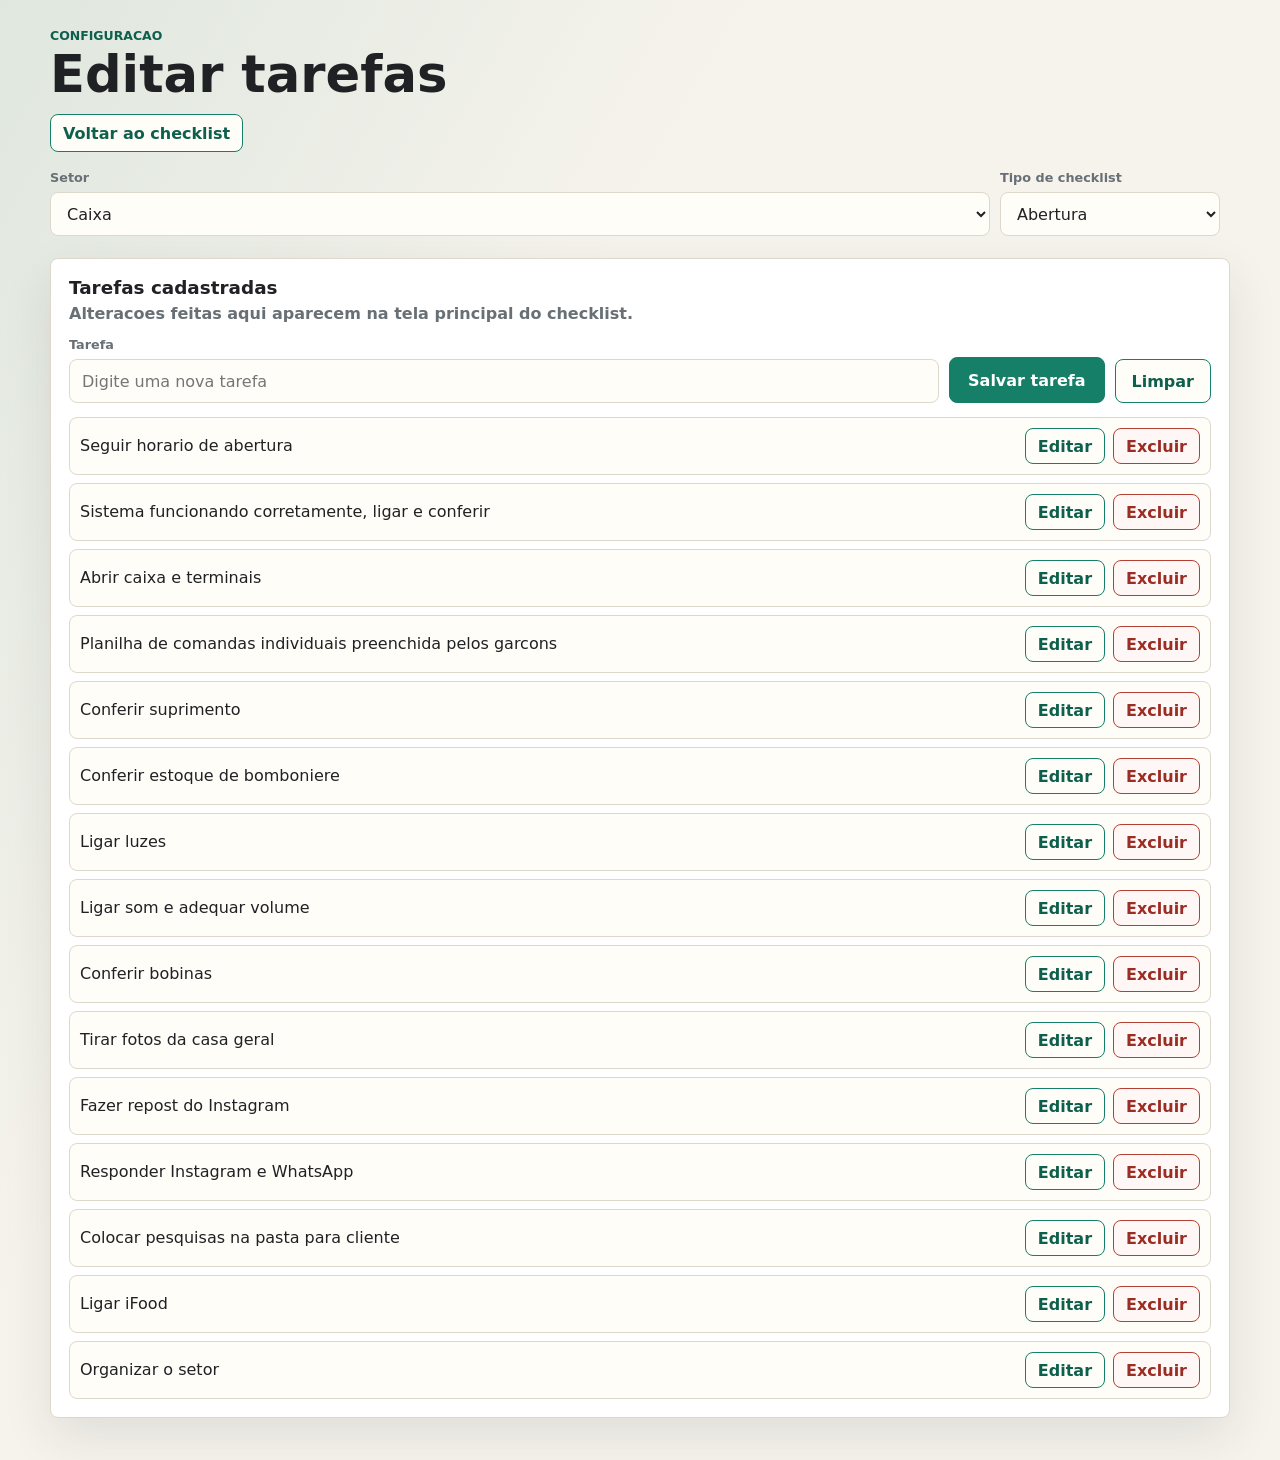
==== editar.html @ d33890d4 "Add files via upload" ====
<!doctype html>
<html lang="pt-BR">
  <head>
    <meta charset="UTF-8" />
    <meta name="viewport" content="width=device-width, initial-scale=1.0" />
    <title>Editar Tarefas - Checklist Restaurante</title>
    <link rel="stylesheet" href="styles.css" />
  </head>
  <body>
    <main class="app-shell">
      <section class="topbar" aria-label="Cabecalho">
        <div>
          <p class="eyebrow">Configuracao</p>
          <h1>Editar tarefas</h1>
          <a class="page-link" href="index.html">Voltar ao checklist</a>
        </div>
      </section>

      <section class="controls" aria-label="Escolher checklist para editar">
        <label class="control-field">
          <span>Setor</span>
          <select id="sectorFilter" aria-label="Escolher setor">
          </select>
        </label>
        <label class="control-field">
          <span>Tipo de checklist</span>
          <select id="operationFilter" aria-label="Escolher abertura ou fechamento">
            <option value="Abertura">Abertura</option>
            <option value="Fechamento">Fechamento</option>
          </select>
        </label>
      </section>

      <section class="task-editor" aria-label="Gerenciar tarefas">
        <div class="editor-heading">
          <div>
            <h2>Tarefas cadastradas</h2>
            <p>Alteracoes feitas aqui aparecem na tela principal do checklist.</p>
          </div>
        </div>
        <form id="taskForm" class="task-form">
          <input id="taskId" type="hidden" />
          <label>
            <span>Tarefa</span>
            <input id="taskTitle" type="text" placeholder="Digite uma nova tarefa" required />
          </label>
          <button id="saveTaskButton" class="whatsapp-button" type="submit">Salvar tarefa</button>
          <button id="clearTaskButton" class="ghost-button" type="button">Limpar</button>
        </form>
        <div id="editableTasks" class="editable-tasks"></div>
      </section>
    </main>

    <script src="app.js"></script>
  </body>
</html>
---- styles.css ----
:root {
  --bg: #f6f3ec;
  --surface: #ffffff;
  --ink: #202124;
  --muted: #687076;
  --line: #ded8cc;
  --accent: #167f68;
  --accent-strong: #0f5f4d;
  --warning: #c47a1c;
  --shadow: 0 18px 50px rgba(34, 35, 36, 0.1);
}

* {
  box-sizing: border-box;
}

body {
  margin: 0;
  min-height: 100vh;
  background:
    linear-gradient(120deg, rgba(22, 127, 104, 0.1), transparent 36%),
    var(--bg);
  color: var(--ink);
  font-family:
    Inter, ui-sans-serif, system-ui, -apple-system, BlinkMacSystemFont, "Segoe UI",
    sans-serif;
}

button,
input,
select {
  font: inherit;
}

.app-shell {
  width: min(1180px, calc(100% - 32px));
  margin: 0 auto;
  padding: 28px 0 42px;
}

.topbar {
  display: grid;
  grid-template-columns: 1fr auto;
  gap: 20px;
  align-items: end;
  margin-bottom: 18px;
}

.eyebrow {
  margin: 0 0 6px;
  color: var(--accent-strong);
  font-size: 0.78rem;
  font-weight: 800;
  letter-spacing: 0;
  text-transform: uppercase;
}

h1 {
  margin: 0;
  font-size: clamp(2rem, 4vw, 4rem);
  line-height: 1;
  letter-spacing: 0;
}

.page-link {
  display: inline-flex;
  min-height: 38px;
  align-items: center;
  margin-top: 14px;
  border: 1px solid var(--accent);
  border-radius: 8px;
  color: var(--accent-strong);
  background: #fffdf8;
  font-weight: 800;
  padding: 0 12px;
  text-decoration: none;
}

.page-link:hover {
  background: rgba(22, 127, 104, 0.09);
}

.shift-card {
  display: grid;
  gap: 7px;
  min-width: 180px;
  padding: 14px;
  background: var(--surface);
  border: 1px solid var(--line);
  border-radius: 8px;
  box-shadow: var(--shadow);
}

.shift-card label {
  color: var(--muted);
  font-size: 0.8rem;
  font-weight: 700;
}

.shift-card input,
.controls input,
.controls select {
  width: 100%;
  min-height: 44px;
  border: 1px solid var(--line);
  border-radius: 8px;
  background: #fffdf8;
  color: var(--ink);
  padding: 0 12px;
}

.dashboard {
  display: grid;
  grid-template-columns: repeat(3, 1fr);
  gap: 12px;
  margin: 22px 0 12px;
}

.dashboard article {
  padding: 18px;
  background: var(--surface);
  border: 1px solid var(--line);
  border-radius: 8px;
}

.dashboard span {
  display: block;
  font-size: 2rem;
  font-weight: 900;
  line-height: 1;
}

.dashboard p {
  margin: 7px 0 0;
  color: var(--muted);
  font-weight: 700;
}

.progress-wrap {
  margin-bottom: 18px;
}

.progress-track {
  height: 12px;
  overflow: hidden;
  background: #e5ded1;
  border-radius: 999px;
}

.progress-bar {
  width: 0%;
  height: 100%;
  background: linear-gradient(90deg, var(--accent), #d49b32);
  transition: width 180ms ease;
}

.controls {
  display: grid;
  grid-template-columns: minmax(220px, 1fr) minmax(180px, 220px) auto;
  gap: 10px;
  align-items: end;
  margin-bottom: 18px;
}

.control-field {
  display: grid;
  gap: 7px;
}

.control-field span {
  color: var(--muted);
  font-size: 0.8rem;
  font-weight: 800;
}

.ghost-button {
  min-height: 44px;
  border: 1px solid var(--accent);
  border-radius: 8px;
  background: #fffdf8;
  color: var(--accent-strong);
  cursor: pointer;
  font-weight: 800;
  padding: 0 16px;
}

.ghost-button:hover {
  background: rgba(22, 127, 104, 0.09);
}

.send-panel {
  display: grid;
  grid-template-columns: 1fr auto;
  gap: 18px;
  align-items: center;
  margin-top: 22px;
  padding: 18px;
  background: var(--surface);
  border: 1px solid var(--line);
  border-radius: 8px;
  box-shadow: var(--shadow);
}

.send-panel h2 {
  margin: 0;
  font-size: 1.15rem;
}

.send-panel p {
  margin: 6px 0 0;
  color: var(--muted);
  font-weight: 700;
}

.whatsapp-button {
  min-height: 46px;
  border: 1px solid var(--accent);
  border-radius: 8px;
  background: var(--accent);
  color: white;
  cursor: pointer;
  font-weight: 900;
  padding: 0 18px;
}

.whatsapp-button:hover {
  background: var(--accent-strong);
}

.whatsapp-button:disabled {
  cursor: not-allowed;
  opacity: 0.48;
}

.task-editor {
  display: grid;
  gap: 14px;
  margin-top: 22px;
  padding: 18px;
  background: var(--surface);
  border: 1px solid var(--line);
  border-radius: 8px;
  box-shadow: var(--shadow);
}

.editor-heading h2 {
  margin: 0;
  font-size: 1.15rem;
}

.editor-heading p {
  margin: 6px 0 0;
  color: var(--muted);
  font-weight: 700;
}

.task-form {
  display: grid;
  grid-template-columns: 1fr auto auto;
  gap: 10px;
  align-items: end;
}

.task-form label {
  display: grid;
  gap: 7px;
}

.task-form span {
  color: var(--muted);
  font-size: 0.8rem;
  font-weight: 800;
}

.task-form input {
  width: 100%;
  min-height: 44px;
  border: 1px solid var(--line);
  border-radius: 8px;
  background: #fffdf8;
  color: var(--ink);
  padding: 0 12px;
}

.editable-tasks {
  display: grid;
  gap: 8px;
}

.editable-row {
  display: grid;
  grid-template-columns: 1fr auto;
  gap: 10px;
  align-items: center;
  padding: 10px;
  background: #fffdf8;
  border: 1px solid var(--line);
  border-radius: 8px;
}

.editable-row > span {
  line-height: 1.35;
}

.editable-actions,
.send-actions {
  display: flex;
  flex-wrap: wrap;
  gap: 8px;
  justify-content: flex-end;
}

.compact-button {
  min-height: 36px;
  padding: 0 12px;
}

.danger-button {
  min-height: 36px;
  border: 1px solid #b34034;
  border-radius: 8px;
  background: #fff7f6;
  color: #9a2d24;
  cursor: pointer;
  font-weight: 800;
  padding: 0 12px;
}

.danger-button:hover {
  background: #ffe6e2;
}

.checklist {
  display: grid;
  gap: 18px;
}

.category-section {
  display: grid;
  gap: 10px;
}

.category-heading {
  display: flex;
  justify-content: space-between;
  gap: 12px;
  align-items: center;
  padding: 0 2px;
}

.category-heading h2 {
  margin: 0;
  font-size: 1.15rem;
}

.category-heading span {
  color: var(--muted);
  font-weight: 800;
}

.task-row {
  display: grid;
  grid-template-columns: 48px 1fr;
  gap: 12px;
  align-items: start;
  padding: 15px;
  background: var(--surface);
  border: 1px solid var(--line);
  border-radius: 8px;
  box-shadow: 0 10px 28px rgba(34, 35, 36, 0.06);
}

.task-row.is-done {
  border-color: rgba(22, 127, 104, 0.4);
  background: #f8fffb;
}

.check-control {
  position: relative;
  display: grid;
  width: 40px;
  height: 40px;
  place-items: center;
  cursor: pointer;
}

.check-control input {
  position: absolute;
  opacity: 0;
}

.check-control span {
  width: 30px;
  height: 30px;
  border: 2px solid var(--line);
  border-radius: 8px;
  background: #fffdf8;
}

.check-control input:checked + span {
  border-color: var(--accent);
  background: var(--accent);
}

.check-control input:checked + span::after {
  content: "";
  display: block;
  width: 8px;
  height: 15px;
  margin: 3px auto 0;
  border: solid white;
  border-width: 0 3px 3px 0;
  transform: rotate(45deg);
}

.task-title-line {
  display: flex;
  justify-content: space-between;
  gap: 10px;
  align-items: start;
}

.task-title-line h3 {
  margin: 0;
  font-size: 1rem;
  line-height: 1.25;
}

.task-content p {
  margin: 7px 0 10px;
  color: var(--muted);
  line-height: 1.45;
}

.task-meta {
  display: flex;
  flex-wrap: wrap;
  gap: 8px;
}

.task-meta span {
  display: inline-flex;
  min-height: 28px;
  align-items: center;
  border: 1px solid var(--line);
  border-radius: 999px;
  padding: 0 10px;
  color: #4c555b;
  background: #fffdf8;
  font-size: 0.82rem;
  font-weight: 800;
}

.empty-state {
  padding: 28px;
  text-align: center;
  background: var(--surface);
  border: 1px dashed var(--line);
  border-radius: 8px;
  color: var(--muted);
  font-weight: 700;
}

@media (max-width: 820px) {
  .topbar,
  .controls,
  .send-panel,
  .task-form {
    grid-template-columns: 1fr;
  }

  .editable-row {
    grid-template-columns: 1fr;
  }

  .editable-actions,
  .send-actions {
    justify-content: stretch;
  }

  .editable-actions button,
  .send-actions button {
    flex: 1 1 auto;
  }

  .dashboard {
    grid-template-columns: 1fr;
  }
}

@media (max-width: 560px) {
  .app-shell {
    width: min(100% - 20px, 1180px);
    padding-top: 18px;
  }

  .task-row {
    grid-template-columns: 40px 1fr;
    padding: 12px;
  }

  .task-title-line {
    display: grid;
  }
}

@media print {
  body {
    background: white;
  }

  .app-shell {
    width: 100%;
    padding: 0;
  }

  .controls,
  .task-editor,
  .send-actions,
  .shift-card,
  .progress-wrap {
    display: none;
  }

  .topbar,
  .dashboard,
  .send-panel,
  .task-row {
    box-shadow: none;
  }

  .task-row {
    break-inside: avoid;
  }
}
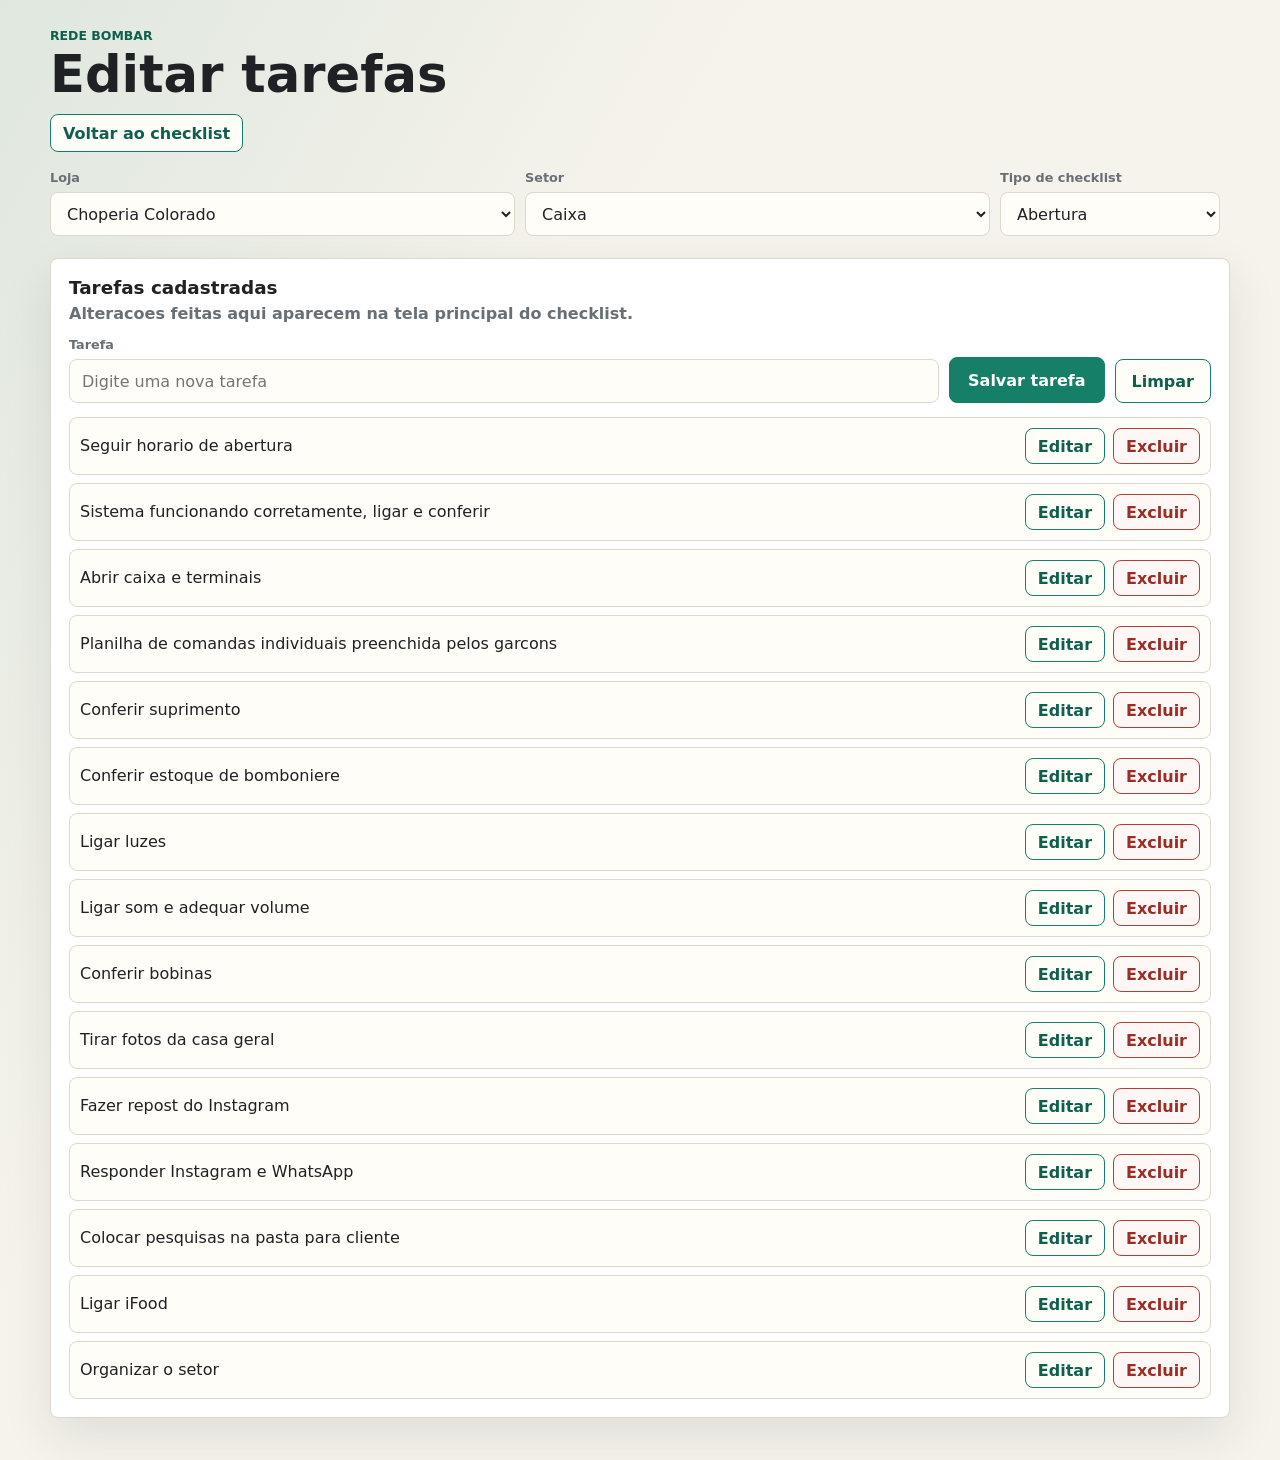
==== commit 77c194a8: "Add files via upload" ====
--- a/editar.html
+++ b/editar.html
@@ -10,13 +10,21 @@
     <main class="app-shell">
       <section class="topbar" aria-label="Cabecalho">
         <div>
-          <p class="eyebrow">Configuracao</p>
+          <p class="eyebrow">Rede BOMBar</p>
           <h1>Editar tarefas</h1>
           <a class="page-link" href="index.html">Voltar ao checklist</a>
         </div>
       </section>
 
       <section class="controls" aria-label="Escolher checklist para editar">
+        <label class="control-field">
+          <span>Loja</span>
+          <select id="storeFilter" aria-label="Escolher loja">
+            <option value="Choperia Colorado">Choperia Colorado</option>
+            <option value="Recanto da Praca">Recanto da Praca</option>
+            <option value="Severino Boteco Porreta">Severino Boteco Porreta</option>
+          </select>
+        </label>
         <label class="control-field">
           <span>Setor</span>
           <select id="sectorFilter" aria-label="Escolher setor">
--- a/styles.css
+++ b/styles.css
@@ -156,7 +156,7 @@
 
 .controls {
   display: grid;
-  grid-template-columns: minmax(220px, 1fr) minmax(180px, 220px) auto;
+  grid-template-columns: minmax(220px, 1fr) minmax(220px, 1fr) minmax(180px, 220px) auto;
   gap: 10px;
   align-items: end;
   margin-bottom: 18px;
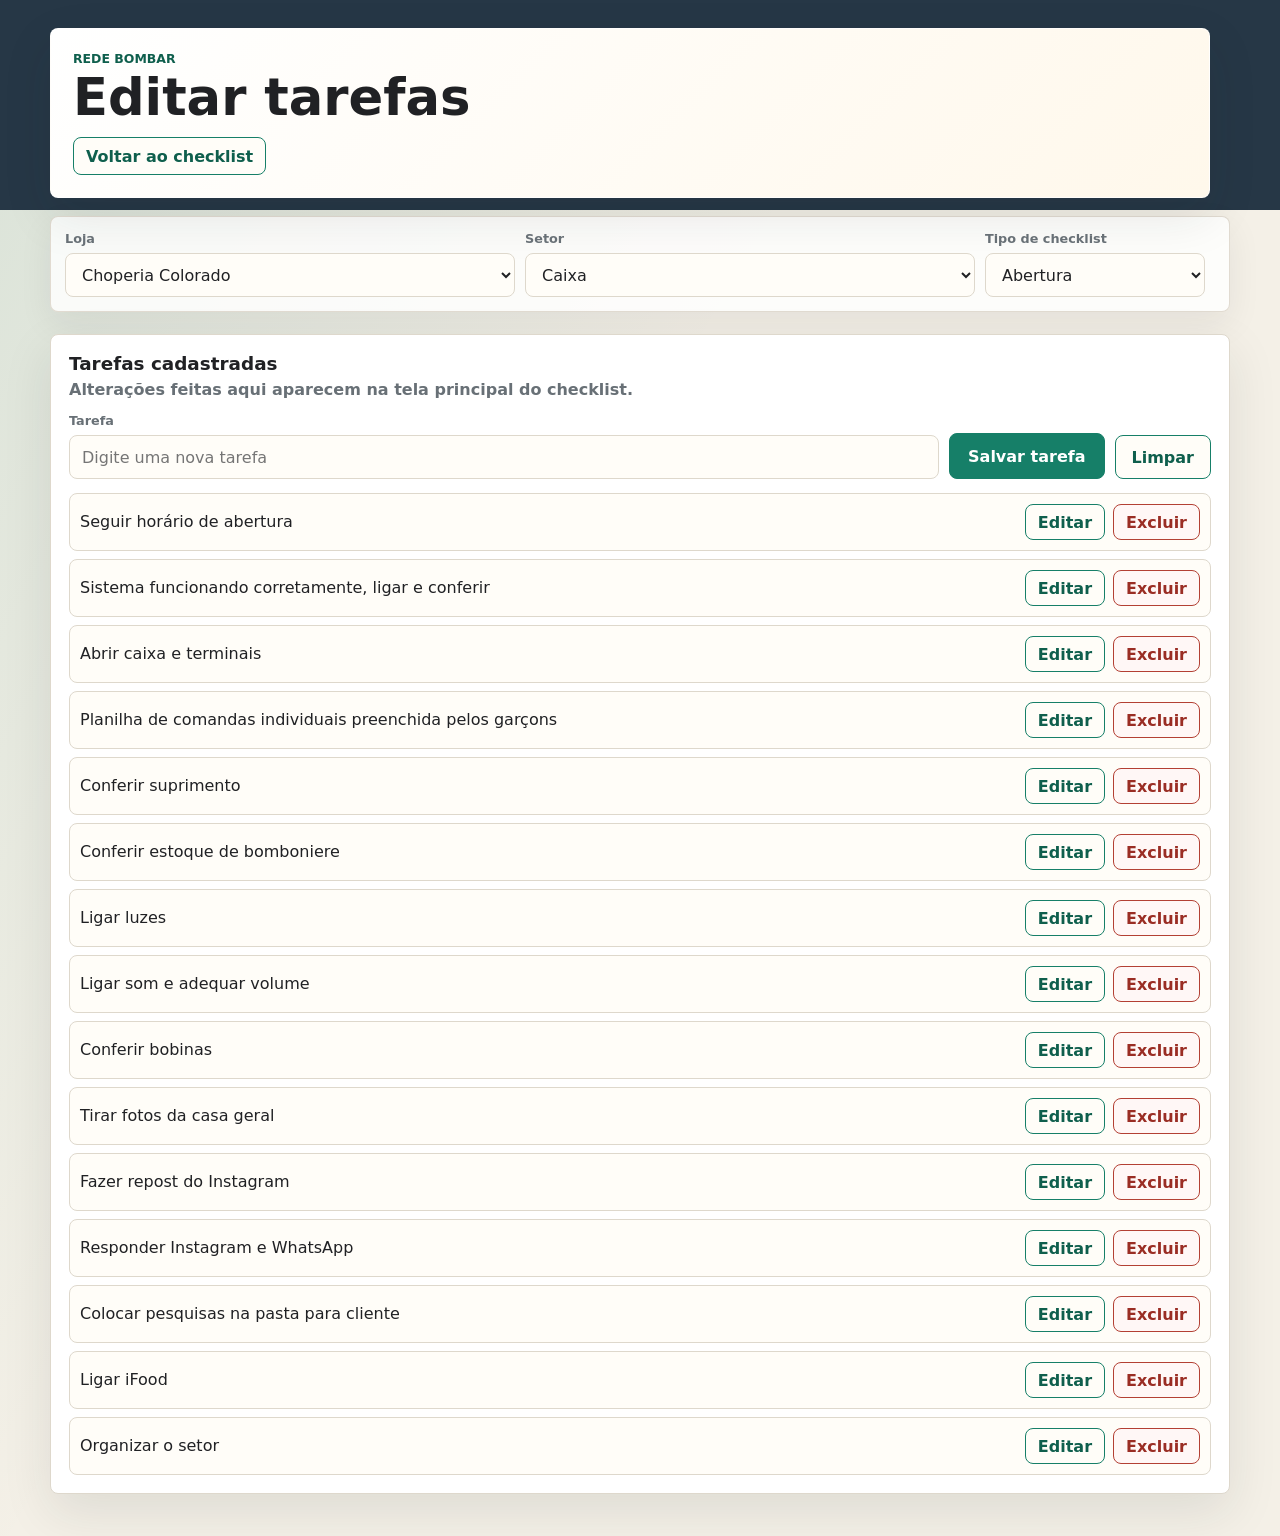
==== commit 93baacaa: "Add files via upload" ====
--- a/editar.html
+++ b/editar.html
@@ -8,11 +8,13 @@
   </head>
   <body>
     <main class="app-shell">
-      <section class="topbar" aria-label="Cabecalho">
-        <div>
-          <p class="eyebrow">Rede BOMBar</p>
-          <h1>Editar tarefas</h1>
-          <a class="page-link" href="index.html">Voltar ao checklist</a>
+      <section class="topbar" aria-label="Cabeçalho">
+        <div class="brand-panel">
+          <div>
+            <p class="eyebrow">Rede BOMBar</p>
+            <h1>Editar tarefas</h1>
+            <a class="page-link" href="index.html">Voltar ao checklist</a>
+          </div>
         </div>
       </section>
 
@@ -21,7 +23,7 @@
           <span>Loja</span>
           <select id="storeFilter" aria-label="Escolher loja">
             <option value="Choperia Colorado">Choperia Colorado</option>
-            <option value="Recanto da Praca">Recanto da Praca</option>
+            <option value="Recanto da Praça">Recanto da Praça</option>
             <option value="Severino Boteco Porreta">Severino Boteco Porreta</option>
           </select>
         </label>
@@ -43,7 +45,7 @@
         <div class="editor-heading">
           <div>
             <h2>Tarefas cadastradas</h2>
-            <p>Alteracoes feitas aqui aparecem na tela principal do checklist.</p>
+            <p>Alterações feitas aqui aparecem na tela principal do checklist.</p>
           </div>
         </div>
         <form id="taskForm" class="task-form">
--- a/styles.css
+++ b/styles.css
@@ -1,11 +1,14 @@
 :root {
-  --bg: #f6f3ec;
+  --bg: #f4f0e7;
   --surface: #ffffff;
   --ink: #202124;
   --muted: #687076;
   --line: #ded8cc;
   --accent: #167f68;
   --accent-strong: #0f5f4d;
+  --gold: #d49b32;
+  --coral: #bd4b3f;
+  --navy: #263746;
   --warning: #c47a1c;
   --shadow: 0 18px 50px rgba(34, 35, 36, 0.1);
 }
@@ -18,7 +21,8 @@
   margin: 0;
   min-height: 100vh;
   background:
-    linear-gradient(120deg, rgba(22, 127, 104, 0.1), transparent 36%),
+    linear-gradient(180deg, #263746 0 210px, transparent 210px),
+    linear-gradient(120deg, rgba(22, 127, 104, 0.12), transparent 42%),
     var(--bg);
   color: var(--ink);
   font-family:
@@ -42,8 +46,20 @@
   display: grid;
   grid-template-columns: 1fr auto;
   gap: 20px;
-  align-items: end;
+  align-items: stretch;
   margin-bottom: 18px;
+}
+
+.brand-panel {
+  display: flex;
+  gap: 16px;
+  align-items: center;
+  min-height: 154px;
+  padding: 22px;
+  background: linear-gradient(135deg, #ffffff, #fff8eb);
+  border: 1px solid rgba(255, 255, 255, 0.72);
+  border-radius: 8px;
+  box-shadow: var(--shadow);
 }
 
 .eyebrow {
@@ -84,6 +100,7 @@
   display: grid;
   gap: 7px;
   min-width: 180px;
+  align-self: stretch;
   padding: 14px;
   background: var(--surface);
   border: 1px solid var(--line);
@@ -117,10 +134,32 @@
 }
 
 .dashboard article {
+  position: relative;
+  overflow: hidden;
   padding: 18px;
   background: var(--surface);
   border: 1px solid var(--line);
   border-radius: 8px;
+  box-shadow: 0 10px 28px rgba(34, 35, 36, 0.06);
+}
+
+.dashboard article::before {
+  content: "";
+  position: absolute;
+  inset: 0 auto 0 0;
+  width: 7px;
+}
+
+.metric-done::before {
+  background: var(--accent);
+}
+
+.metric-pending::before {
+  background: var(--coral);
+}
+
+.metric-progress::before {
+  background: var(--gold);
 }
 
 .dashboard span {
@@ -160,6 +199,11 @@
   gap: 10px;
   align-items: end;
   margin-bottom: 18px;
+  padding: 14px;
+  background: rgba(255, 255, 255, 0.82);
+  border: 1px solid rgba(222, 216, 204, 0.9);
+  border-radius: 8px;
+  box-shadow: 0 12px 34px rgba(34, 35, 36, 0.07);
 }
 
 .control-field {
@@ -345,7 +389,10 @@
   justify-content: space-between;
   gap: 12px;
   align-items: center;
-  padding: 0 2px;
+  padding: 10px 12px;
+  background: var(--navy);
+  border-radius: 8px;
+  color: white;
 }
 
 .category-heading h2 {
@@ -354,15 +401,15 @@
 }
 
 .category-heading span {
-  color: var(--muted);
+  color: #f6d27b;
   font-weight: 800;
 }
 
 .task-row {
   display: grid;
-  grid-template-columns: 48px 1fr;
+  grid-template-columns: 42px 48px 1fr;
   gap: 12px;
-  align-items: start;
+  align-items: center;
   padding: 15px;
   background: var(--surface);
   border: 1px solid var(--line);
@@ -373,6 +420,23 @@
 .task-row.is-done {
   border-color: rgba(22, 127, 104, 0.4);
   background: #f8fffb;
+}
+
+.task-number {
+  display: grid;
+  width: 36px;
+  height: 36px;
+  place-items: center;
+  border-radius: 8px;
+  background: #f2eadb;
+  color: var(--navy);
+  font-size: 0.82rem;
+  font-weight: 950;
+}
+
+.task-row.is-done .task-number {
+  background: rgba(22, 127, 104, 0.13);
+  color: var(--accent-strong);
 }
 
 .check-control {
@@ -451,6 +515,12 @@
   font-weight: 800;
 }
 
+.task-row.is-done .task-meta span:last-child {
+  border-color: rgba(22, 127, 104, 0.28);
+  background: rgba(22, 127, 104, 0.1);
+  color: var(--accent-strong);
+}
+
 .empty-state {
   padding: 28px;
   text-align: center;
@@ -486,6 +556,10 @@
   .dashboard {
     grid-template-columns: 1fr;
   }
+
+  .brand-panel {
+    min-height: auto;
+  }
 }
 
 @media (max-width: 560px) {
@@ -495,9 +569,14 @@
   }
 
   .task-row {
-    grid-template-columns: 40px 1fr;
+    grid-template-columns: 34px 40px 1fr;
     padding: 12px;
   }
+
+  .brand-panel {
+    align-items: flex-start;
+  }
+
 
   .task-title-line {
     display: grid;
